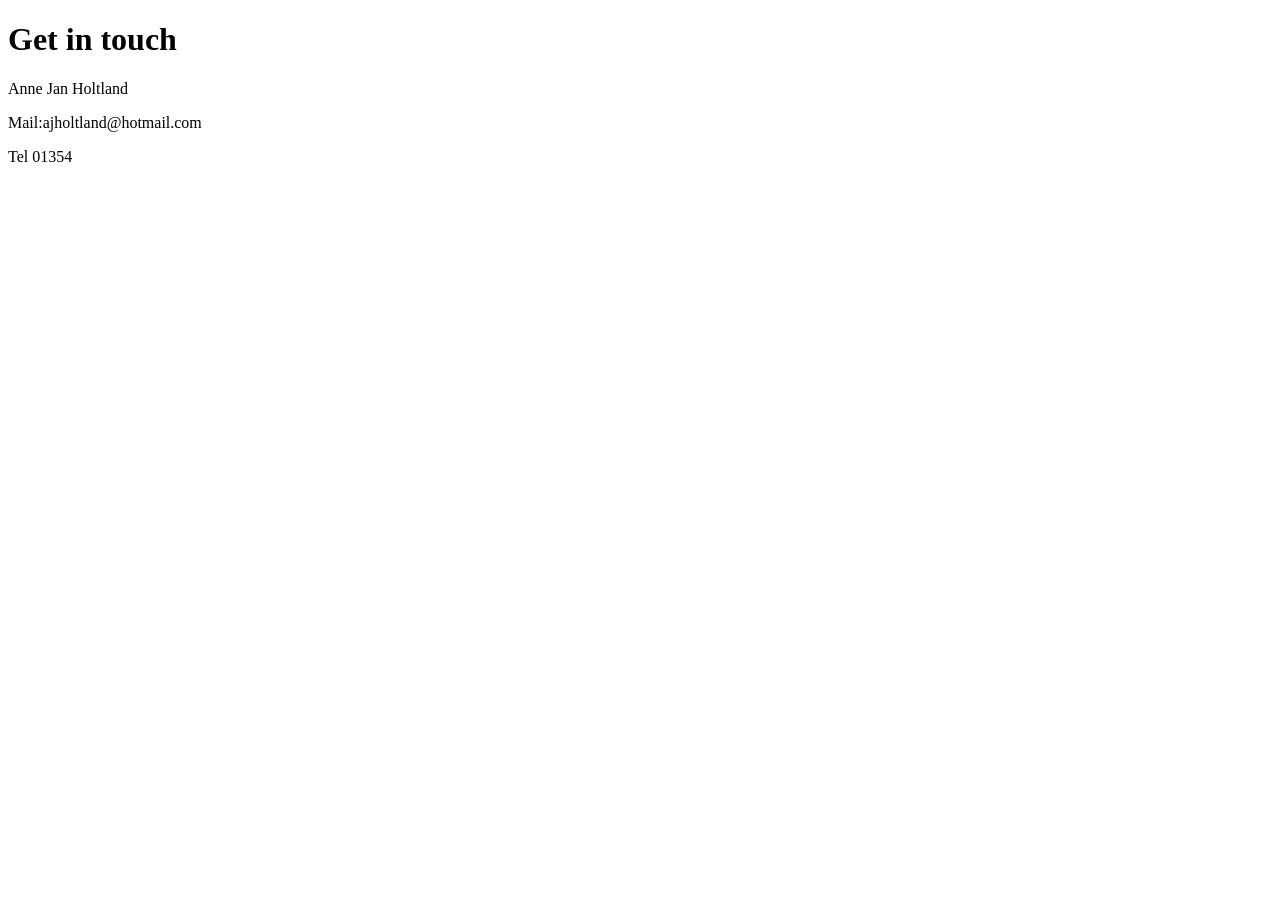
==== Contact.html @ 42d7be61 "Add cv files" ====
<!DOCTYPE html>
<html lang="en" dir="ltr">

<head>
  <meta charset="utf-8">
  <title>Contact</title>
</head>

<body>
  <h1>Get in touch</h1>
  <p>Anne Jan Holtland</p>
  <p>Mail:ajholtland@hotmail.com</p>
  <p>Tel 01354</p>
</body>

</html>
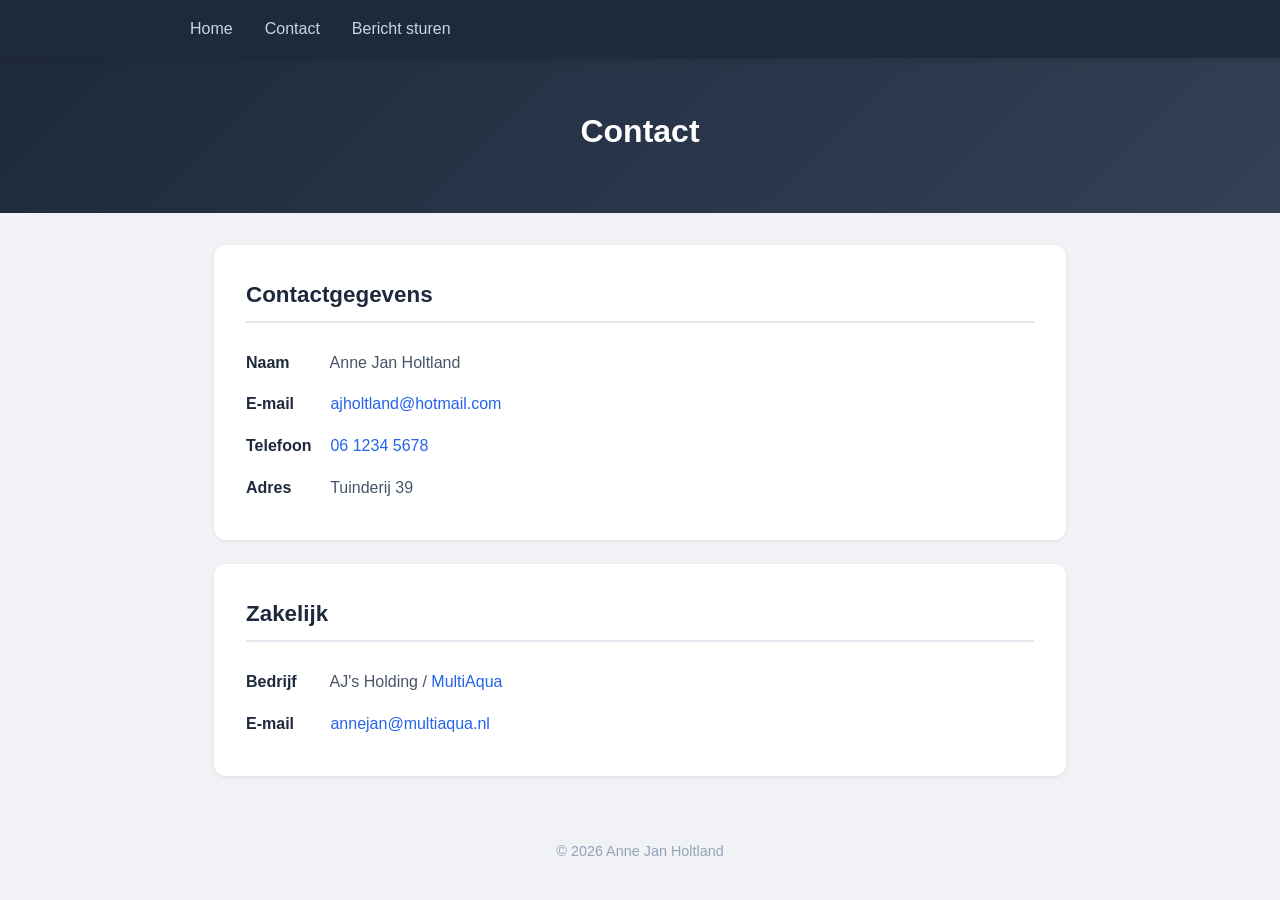
==== commit 9a12a871: "Redesign CV site with modern styling and responsive layout Add CSS stylesheet with professional desi" ====
--- a/Contact.html
+++ b/Contact.html
@@ -1,16 +1,49 @@
 <!DOCTYPE html>
-<html lang="en" dir="ltr">
+<html lang="nl">
 
 <head>
   <meta charset="utf-8">
-  <title>Contact</title>
+  <meta name="viewport" content="width=device-width, initial-scale=1.0">
+  <title>Contact - Anne Jan Holtland</title>
+  <link rel="stylesheet" href="style.css">
 </head>
 
 <body>
-  <h1>Get in touch</h1>
-  <p>Anne Jan Holtland</p>
-  <p>Mail:ajholtland@hotmail.com</p>
-  <p>Tel 01354</p>
+  <nav>
+    <ul>
+      <li><a href="index.html">Home</a></li>
+      <li><a href="Contact.html">Contact</a></li>
+      <li><a href="inputs.html">Bericht sturen</a></li>
+    </ul>
+  </nav>
+
+  <header class="contact-header">
+    <h1>Contact</h1>
+  </header>
+
+  <main class="container">
+    <section>
+      <h2>Contactgegevens</h2>
+      <div class="contact-info">
+        <p><strong>Naam</strong> Anne Jan Holtland</p>
+        <p><strong>E-mail</strong> <a href="mailto:ajholtland@hotmail.com">ajholtland@hotmail.com</a></p>
+        <p><strong>Telefoon</strong> <a href="tel:0612345678">06 1234 5678</a></p>
+        <p><strong>Adres</strong> Tuinderij 39</p>
+      </div>
+    </section>
+
+    <section>
+      <h2>Zakelijk</h2>
+      <div class="contact-info">
+        <p><strong>Bedrijf</strong> AJ's Holding / <a href="https://www.multiaqua.nl">MultiAqua</a></p>
+        <p><strong>E-mail</strong> <a href="mailto:annejan@multiaqua.nl">annejan@multiaqua.nl</a></p>
+      </div>
+    </section>
+  </main>
+
+  <footer>
+    &copy; 2026 Anne Jan Holtland
+  </footer>
 </body>
 
 </html>
--- a/style.css
+++ b/style.css
@@ -0,0 +1,285 @@
+* {
+  margin: 0;
+  padding: 0;
+  box-sizing: border-box;
+}
+
+body {
+  font-family: 'Segoe UI', Tahoma, Geneva, Verdana, sans-serif;
+  line-height: 1.6;
+  color: #333;
+  background: #f0f2f5;
+}
+
+a {
+  color: #2563eb;
+  text-decoration: none;
+}
+
+a:hover {
+  text-decoration: underline;
+}
+
+/* Navigation */
+nav {
+  background: #1e293b;
+  padding: 1rem 2rem;
+  position: sticky;
+  top: 0;
+  z-index: 100;
+  box-shadow: 0 2px 8px rgba(0, 0, 0, 0.15);
+}
+
+nav ul {
+  list-style: none;
+  display: flex;
+  gap: 2rem;
+  max-width: 900px;
+  margin: 0 auto;
+}
+
+nav a {
+  color: #cbd5e1;
+  font-weight: 500;
+  transition: color 0.2s;
+}
+
+nav a:hover {
+  color: #fff;
+  text-decoration: none;
+}
+
+/* Hero / Header */
+.hero {
+  background: linear-gradient(135deg, #1e293b 0%, #334155 100%);
+  color: #fff;
+  padding: 3rem 2rem;
+  text-align: center;
+}
+
+.hero img {
+  width: 150px;
+  height: 150px;
+  border-radius: 50%;
+  object-fit: cover;
+  border: 4px solid #fff;
+  box-shadow: 0 4px 16px rgba(0, 0, 0, 0.3);
+  margin-bottom: 1.5rem;
+}
+
+.hero h1 {
+  font-size: 2.2rem;
+  margin-bottom: 0.5rem;
+}
+
+.hero .subtitle {
+  font-size: 1.1rem;
+  color: #94a3b8;
+  margin-bottom: 0.5rem;
+}
+
+.hero .personal {
+  font-size: 0.95rem;
+  color: #cbd5e1;
+}
+
+/* Main content */
+.container {
+  max-width: 900px;
+  margin: 2rem auto;
+  padding: 0 1.5rem;
+}
+
+section {
+  background: #fff;
+  border-radius: 12px;
+  padding: 2rem;
+  margin-bottom: 1.5rem;
+  box-shadow: 0 1px 4px rgba(0, 0, 0, 0.08);
+}
+
+section h2 {
+  font-size: 1.4rem;
+  color: #1e293b;
+  margin-bottom: 1.2rem;
+  padding-bottom: 0.5rem;
+  border-bottom: 2px solid #e2e8f0;
+}
+
+/* Work experience */
+.experience-item {
+  display: flex;
+  gap: 1.5rem;
+  padding: 0.8rem 0;
+  border-bottom: 1px solid #f1f5f9;
+}
+
+.experience-item:last-child {
+  border-bottom: none;
+}
+
+.experience-year {
+  font-weight: 700;
+  color: #2563eb;
+  min-width: 100px;
+  white-space: nowrap;
+}
+
+.experience-role {
+  color: #475569;
+}
+
+/* Skills */
+.skill-row {
+  display: flex;
+  align-items: center;
+  margin-bottom: 0.8rem;
+}
+
+.skill-name {
+  min-width: 140px;
+  font-weight: 600;
+  color: #475569;
+}
+
+.skill-bar {
+  flex: 1;
+  height: 10px;
+  background: #e2e8f0;
+  border-radius: 5px;
+  overflow: hidden;
+}
+
+.skill-fill {
+  height: 100%;
+  border-radius: 5px;
+  background: linear-gradient(90deg, #2563eb, #3b82f6);
+  transition: width 0.6s ease;
+}
+
+/* Hobbies */
+.hobbies-list {
+  list-style: none;
+  display: flex;
+  flex-wrap: wrap;
+  gap: 0.75rem;
+}
+
+.hobbies-list li {
+  background: #f1f5f9;
+  padding: 0.5rem 1.2rem;
+  border-radius: 20px;
+  color: #475569;
+  font-weight: 500;
+}
+
+/* Contact page */
+.contact-header {
+  background: linear-gradient(135deg, #1e293b 0%, #334155 100%);
+  color: #fff;
+  padding: 3rem 2rem;
+  text-align: center;
+}
+
+.contact-header h1 {
+  font-size: 2rem;
+  margin-bottom: 0.5rem;
+}
+
+.contact-info p {
+  padding: 0.5rem 0;
+  color: #475569;
+}
+
+.contact-info strong {
+  color: #1e293b;
+  display: inline-block;
+  min-width: 80px;
+}
+
+/* Form */
+form {
+  display: flex;
+  flex-direction: column;
+  gap: 1rem;
+}
+
+label {
+  font-weight: 600;
+  color: #1e293b;
+}
+
+input[type="text"],
+input[type="email"],
+textarea {
+  width: 100%;
+  padding: 0.75rem 1rem;
+  border: 2px solid #e2e8f0;
+  border-radius: 8px;
+  font-family: inherit;
+  font-size: 1rem;
+  transition: border-color 0.2s;
+}
+
+input[type="text"]:focus,
+input[type="email"]:focus,
+textarea:focus {
+  outline: none;
+  border-color: #2563eb;
+}
+
+textarea {
+  resize: vertical;
+  min-height: 120px;
+}
+
+input[type="submit"] {
+  background: #2563eb;
+  color: #fff;
+  border: none;
+  padding: 0.75rem 2rem;
+  border-radius: 8px;
+  font-size: 1rem;
+  font-weight: 600;
+  cursor: pointer;
+  transition: background 0.2s;
+  align-self: flex-start;
+}
+
+input[type="submit"]:hover {
+  background: #1d4ed8;
+}
+
+/* Footer */
+footer {
+  text-align: center;
+  padding: 2rem;
+  color: #94a3b8;
+  font-size: 0.9rem;
+}
+
+/* Responsive */
+@media (max-width: 600px) {
+  .hero h1 {
+    font-size: 1.6rem;
+  }
+
+  nav ul {
+    gap: 1rem;
+    font-size: 0.9rem;
+  }
+
+  .experience-item {
+    flex-direction: column;
+    gap: 0.3rem;
+  }
+
+  .skill-name {
+    min-width: 100px;
+    font-size: 0.9rem;
+  }
+
+  section {
+    padding: 1.5rem;
+  }
+}
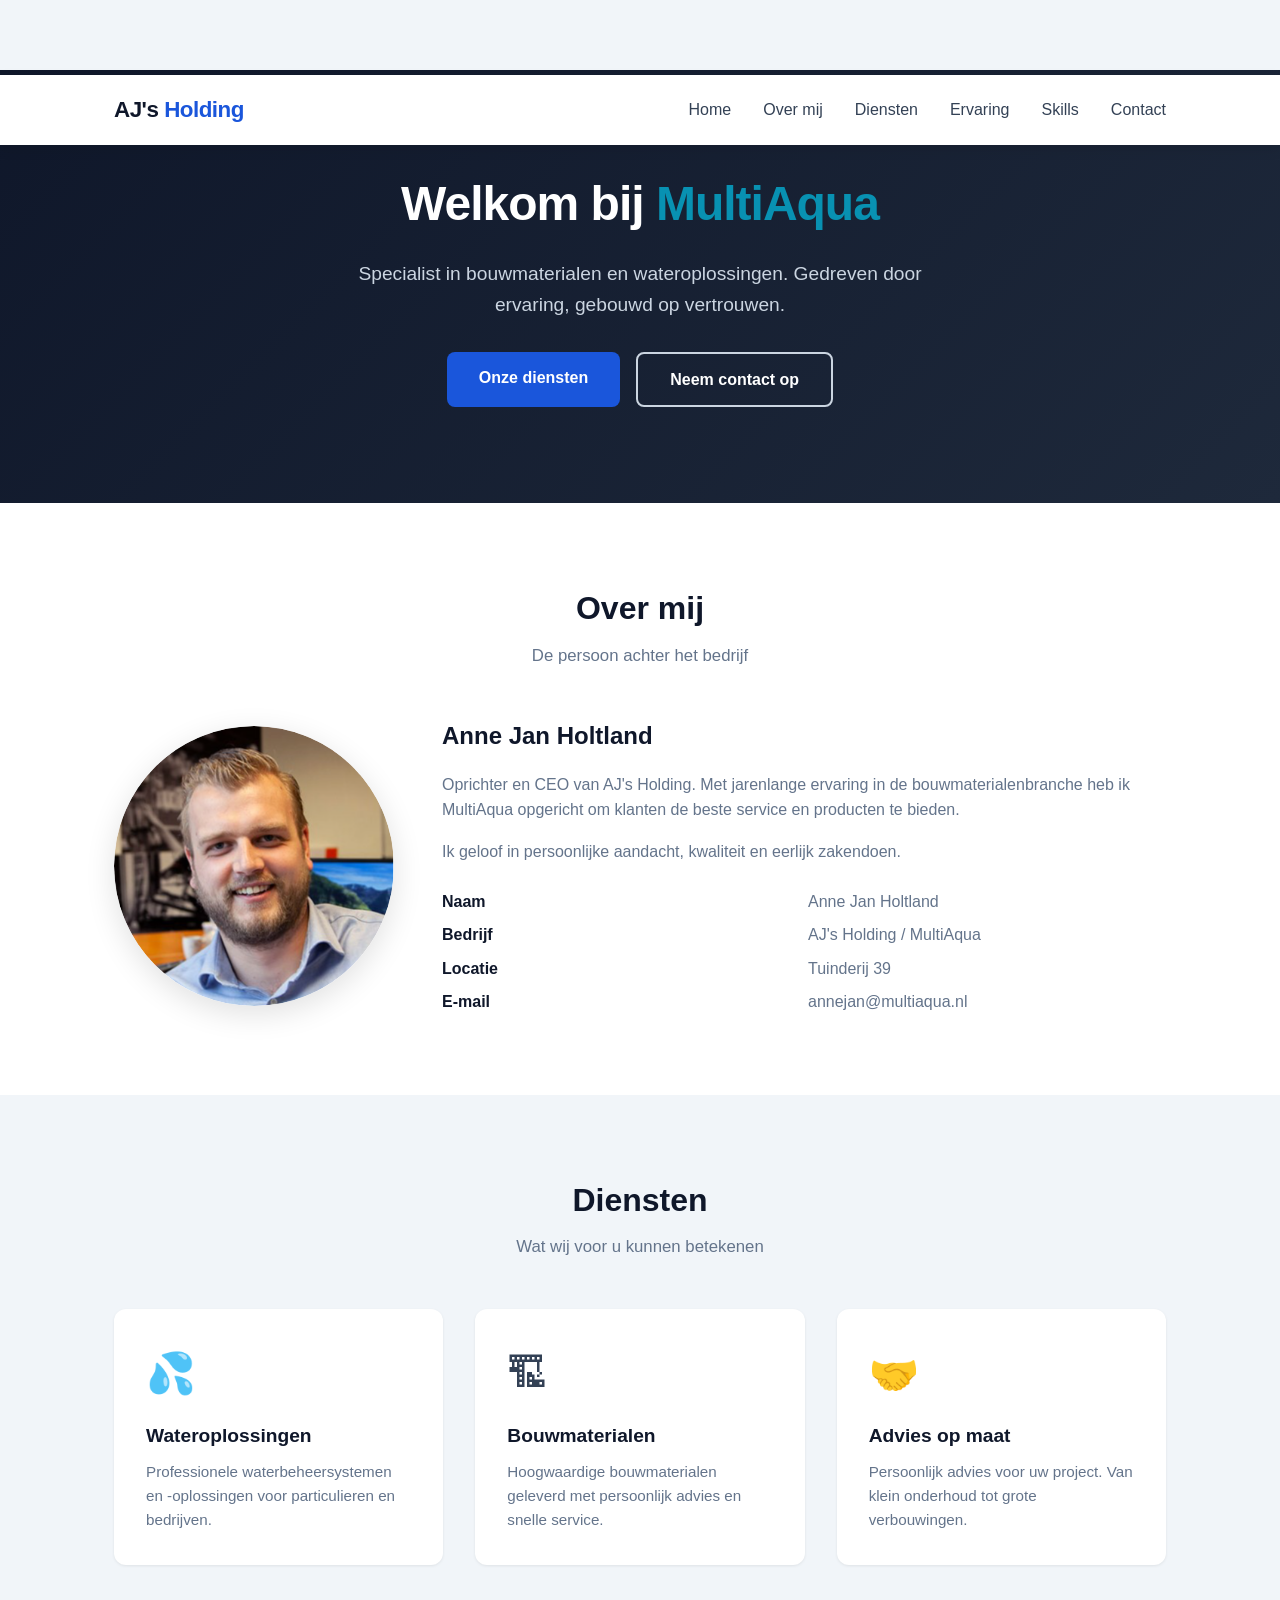
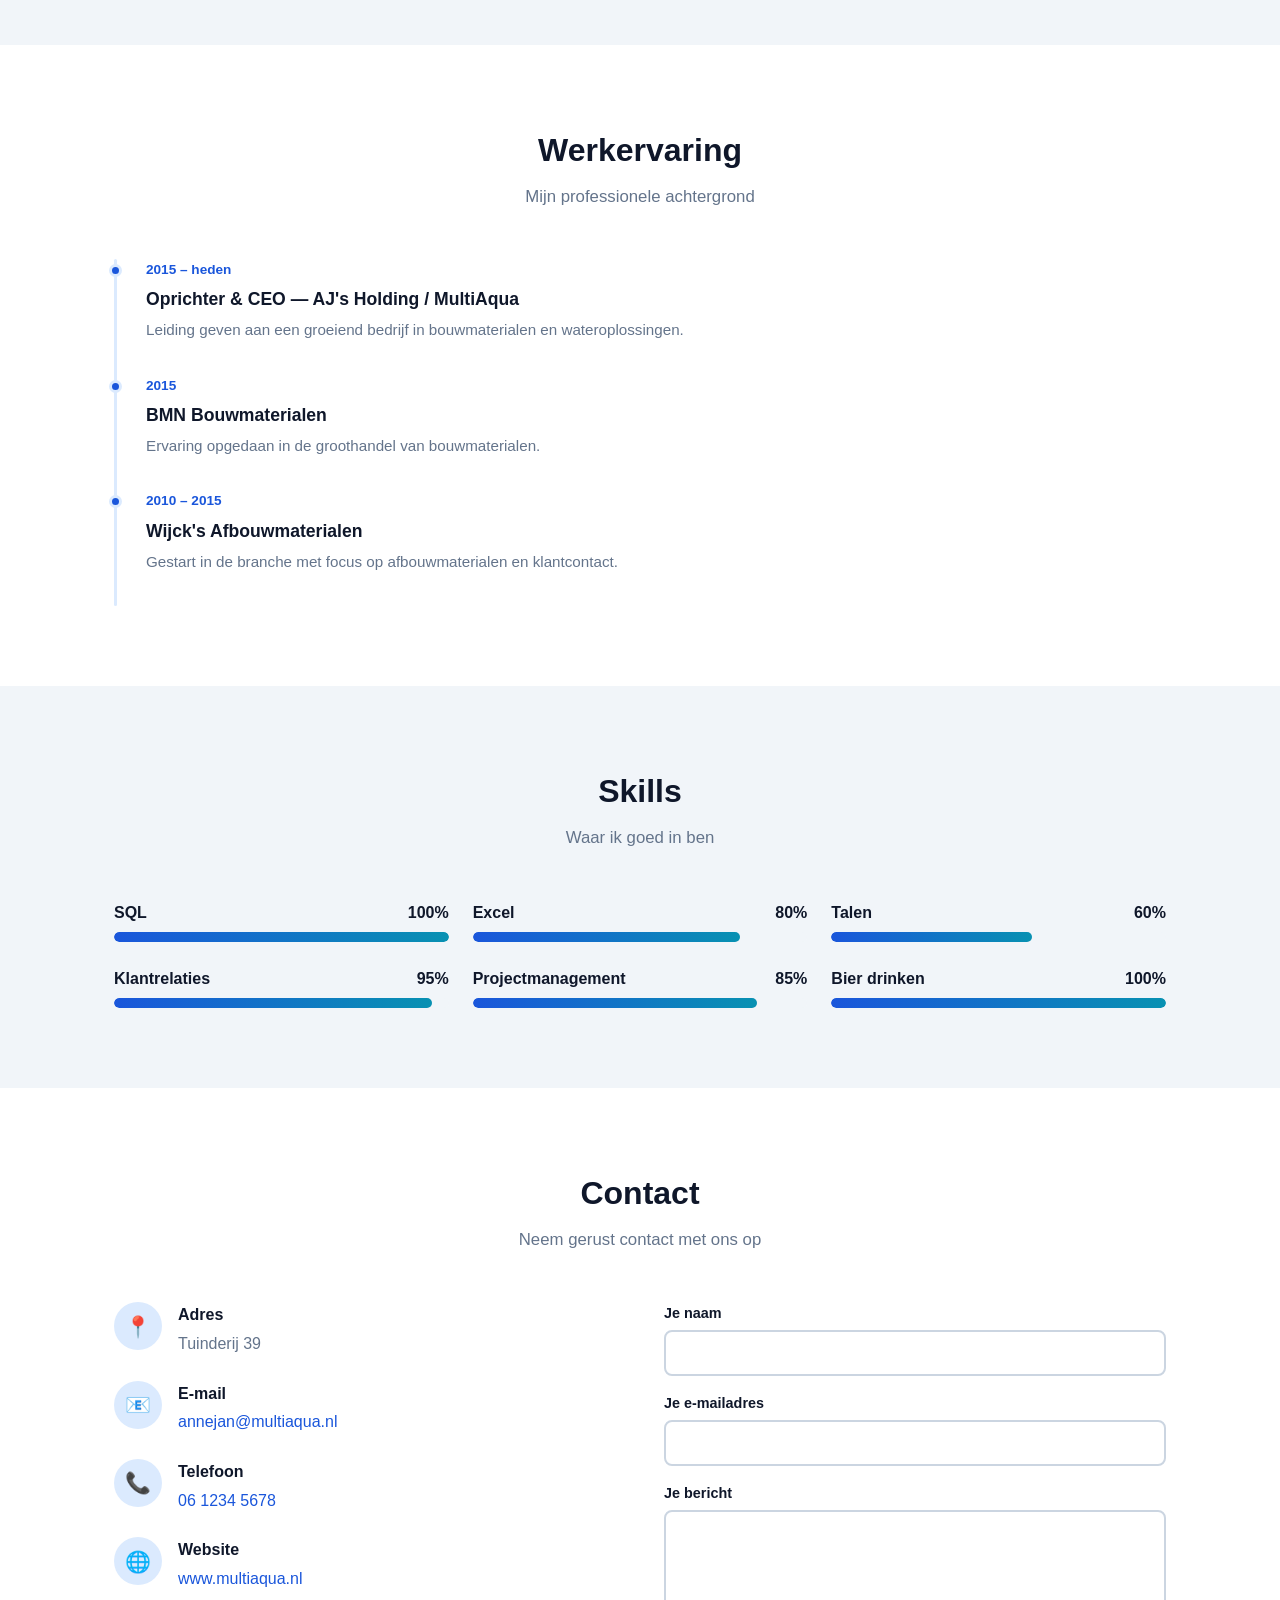
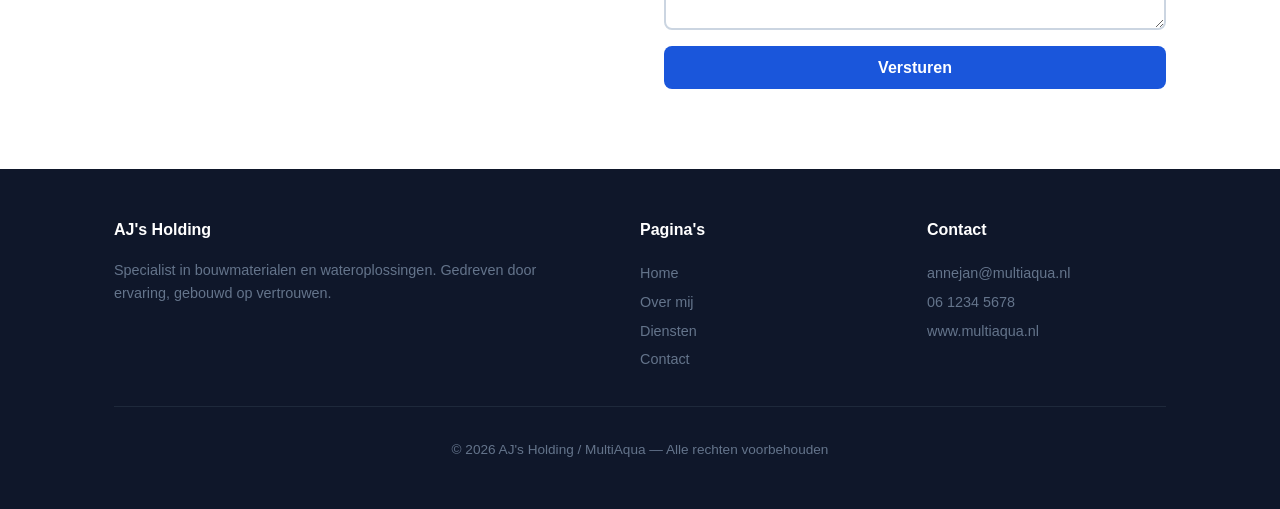
==== commit 0a32b9a1: "Rebuild site as professional one-page business website - New project structure with css/, js/, and i" ====
--- a/Contact.html
+++ b/Contact.html
@@ -1,49 +1,12 @@
 <!DOCTYPE html>
 <html lang="nl">
-
 <head>
   <meta charset="utf-8">
   <meta name="viewport" content="width=device-width, initial-scale=1.0">
-  <title>Contact - Anne Jan Holtland</title>
-  <link rel="stylesheet" href="style.css">
+  <meta http-equiv="refresh" content="0;url=index.html#contact">
+  <title>Contact - AJ's Holding</title>
 </head>
-
 <body>
-  <nav>
-    <ul>
-      <li><a href="index.html">Home</a></li>
-      <li><a href="Contact.html">Contact</a></li>
-      <li><a href="inputs.html">Bericht sturen</a></li>
-    </ul>
-  </nav>
-
-  <header class="contact-header">
-    <h1>Contact</h1>
-  </header>
-
-  <main class="container">
-    <section>
-      <h2>Contactgegevens</h2>
-      <div class="contact-info">
-        <p><strong>Naam</strong> Anne Jan Holtland</p>
-        <p><strong>E-mail</strong> <a href="mailto:ajholtland@hotmail.com">ajholtland@hotmail.com</a></p>
-        <p><strong>Telefoon</strong> <a href="tel:0612345678">06 1234 5678</a></p>
-        <p><strong>Adres</strong> Tuinderij 39</p>
-      </div>
-    </section>
-
-    <section>
-      <h2>Zakelijk</h2>
-      <div class="contact-info">
-        <p><strong>Bedrijf</strong> AJ's Holding / <a href="https://www.multiaqua.nl">MultiAqua</a></p>
-        <p><strong>E-mail</strong> <a href="mailto:annejan@multiaqua.nl">annejan@multiaqua.nl</a></p>
-      </div>
-    </section>
-  </main>
-
-  <footer>
-    &copy; 2026 Anne Jan Holtland
-  </footer>
+  <p>Je wordt doorgestuurd naar de <a href="index.html#contact">contactpagina</a>.</p>
 </body>
-
 </html>
